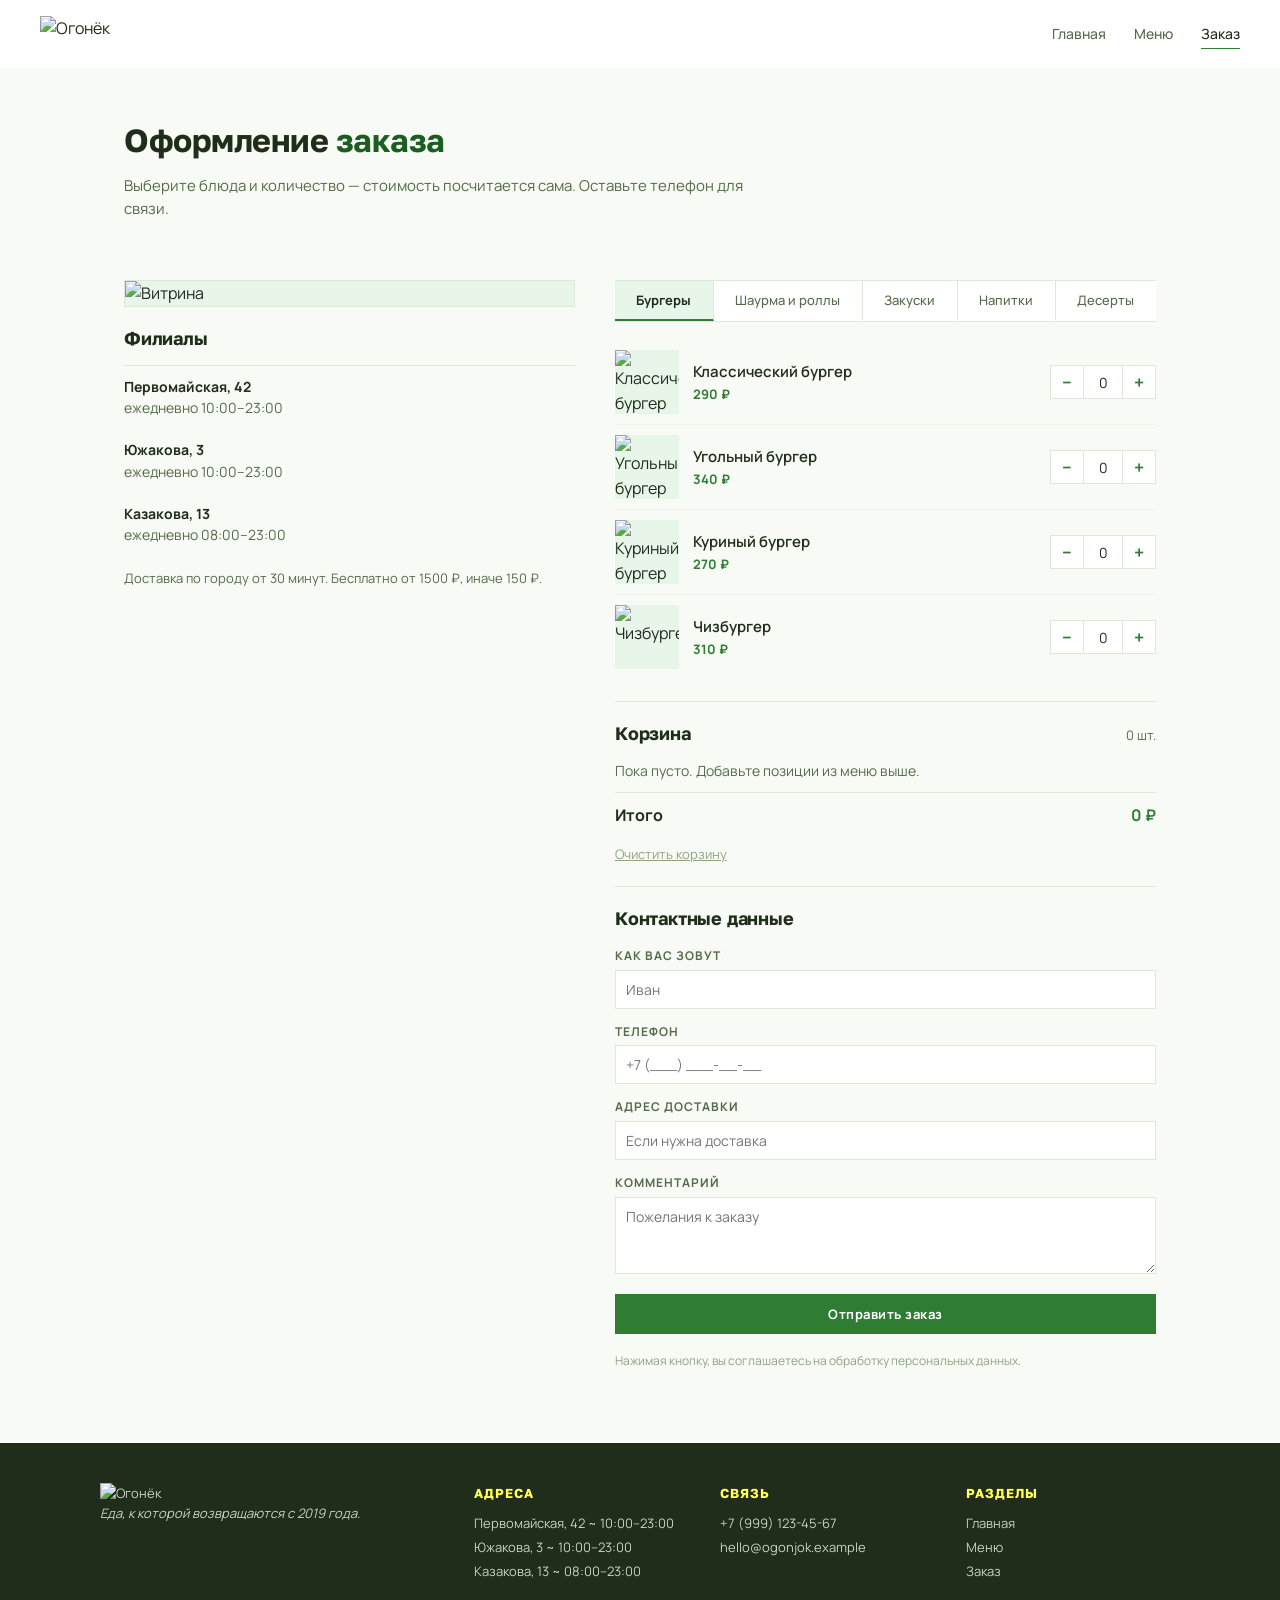
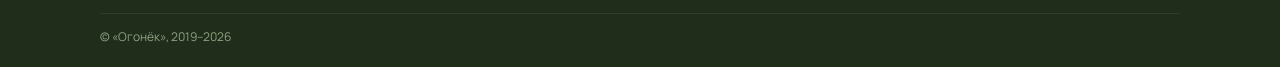
==== contacts.html @ b06011a4 "Add files via upload" ====
<!DOCTYPE html>
<html lang="ru">
<head>
    <meta charset="UTF-8">
    <meta name="viewport" content="width=device-width, initial-scale=1.0">
    <title>Заказ — Огонёк</title>
    <link rel="stylesheet" href="style.css">
</head>
<body>

<header class="site-header">
    <a href="index.html" class="logo" aria-label="Огонёк — на главную">
        <img src="images/logo.png" alt="Огонёк">
    </a>
    <button class="burger" id="burger" aria-label="Меню" aria-expanded="false">
        <span></span><span></span><span></span>
    </button>
    <nav class="main-nav" id="main-nav">
        <a href="index.html">Главная</a>
        <a href="menu.html">Меню</a>
        <a href="contacts.html">Заказ</a>
    </nav>
</header>

<main>
    <section class="page-head">
        <h1>Оформление <span>заказа</span></h1>
        <p>Выберите блюда и количество — стоимость посчитается сама. Оставьте телефон для связи.</p>
    </section>

    <div class="order-layout">
        <div class="order-info">
            <img src="images/storefront.jpg" alt="Витрина" class="order-photo">
            <h3>Филиалы</h3>
            <ul class="addresses">
                <li><strong>Первомайская, 42</strong><br>ежедневно 10:00–23:00</li>
                <li><strong>Южакова, 3</strong><br>ежедневно 10:00–23:00</li>
                <li><strong>Казакова, 13</strong><br>ежедневно 08:00–23:00</li>
            </ul>
            <p class="order-meta">Доставка по городу от 30 минут. Бесплатно от 1500 ₽, иначе 150 ₽.</p>
        </div>

        <div class="order-form-wrap">
            <div id="order-result" class="notice" style="display:none;"></div>

            <nav class="cat-tabs" id="cat-tabs">
                <button type="button" class="cat-tab active" data-cat="burgers">Бургеры</button>
                <button type="button" class="cat-tab" data-cat="shaurma">Шаурма и роллы</button>
                <button type="button" class="cat-tab" data-cat="snacks">Закуски</button>
                <button type="button" class="cat-tab" data-cat="drinks">Напитки</button>
                <button type="button" class="cat-tab" data-cat="desserts">Десерты</button>
            </nav>

            <div class="menu-picker" id="menu-picker"></div>

            <div class="cart-box">
                <div class="cart-head">
                    <h2>Корзина</h2>
                    <span class="cart-count" id="cart-count">0 поз.</span>
                </div>

                <div id="cart-empty" class="cart-empty">Пока пусто. Добавьте позиции из меню выше.</div>
                <div class="cart-items" id="cart-items"></div>

                <div class="cart-total-row">
                    <span>Итого</span>
                    <span id="cart-total">0 ₽</span>
                </div>

                <button type="button" class="btn-link" id="cart-clear">Очистить корзину</button>
            </div>

            <form id="order-form"
                  action="https://api.web3forms.com/submit"
                  method="POST"
                  class="order-form">

                <input type="hidden" name="access_key" value="YOUR_ACCESS_KEY_HERE">
                <input type="hidden" name="subject" value="Новый заказ с сайта «Огонёк»">
                <input type="hidden" name="from_name" value="Огонёк — сайт">
                <input type="hidden" name="order_summary" id="order-summary" value="">
                <input type="checkbox" name="botcheck" style="display:none;">

                <h2>Контактные данные</h2>

                <label class="field">
                    <span>Как вас зовут</span>
                    <input type="text" name="name" required placeholder="Иван">
                </label>

                <label class="field">
                    <span>Телефон</span>
                    <input type="tel" name="phone" required placeholder="+7 (___) ___-__-__">
                </label>

                <label class="field">
                    <span>Адрес доставки</span>
                    <input type="text" name="address" placeholder="Если нужна доставка">
                </label>

                <label class="field">
                    <span>Комментарий</span>
                    <textarea name="comment" rows="3" placeholder="Пожелания к заказу"></textarea>
                </label>

                <button type="submit" class="btn-order" id="order-submit">Отправить заказ</button>
                <p class="auth-alt">Нажимая кнопку, вы соглашаетесь на обработку персональных данных.</p>
            </form>
        </div>
    </div>
</main>

<footer class="site-footer">
    <div class="footer-inner">
        <div>
            <a href="index.html" class="footer-logo"><img src="images/logo.png" alt="Огонёк"></a>
            <p class="footer-tagline">Еда, к которой возвращаются с 2019 года.</p>
        </div>
        <div>
            <h4>Адреса</h4>
            <p>Первомайская, 42 ~ 10:00–23:00</p>
            <p>Южакова, 3 ~ 10:00–23:00</p>
            <p>Казакова, 13 ~ 08:00–23:00</p>
        </div>
        <div>
            <h4>Связь</h4>
            <p><a href="tel:+79991234567">+7 (999) 123-45-67</a></p>
            <p><a href="mailto:hello@ogonjok.example">hello@ogonjok.example</a></p>
        </div>
        <div>
            <h4>Разделы</h4>
            <p><a href="index.html">Главная</a></p>
            <p><a href="menu.html">Меню</a></p>
            <p><a href="contacts.html">Заказ</a></p>
        </div>
    </div>
    <div class="footer-bottom">© «Огонёк», 2019–2026</div>
</footer>

<script src="script.js"></script>
</body>
</html>
---- style.css ----
@import url('https://fonts.googleapis.com/css2?family=Golos+Text:wght@400;500;600;700&family=Manrope:wght@400;500;600;700;800&display=swap');

* { margin: 0; padding: 0; box-sizing: border-box; }

html, body {
    background: #f7faf5;
    color: #1f2d1a;
    font-family: 'Manrope', 'Segoe UI', Arial, sans-serif;
    font-size: 16px;
    line-height: 1.55;
}

html { height: 100%; }

body {
    min-height: 100vh;
    display: flex;
    flex-direction: column;
}

a { color: #1f2d1a; text-decoration: none; }
a:hover { color: #2e7d32; }
img { display: block; max-width: 100%; }

h1, h2, h3, h4 {
    font-family: 'Golos Text', 'Manrope', Arial, sans-serif;
    font-weight: 700;
    letter-spacing: -0.2px;
}

/* ---------- Шапка ---------- */

.site-header {
    flex-shrink: 0;
    display: flex;
    align-items: center;
    justify-content: space-between;
    padding: 16px 40px;
    background: #ffffff;
    position: sticky;
    top: 0;
    z-index: 100;
    gap: 24px;
}

.logo img { height: 36px; width: auto; }

.main-nav {
    display: flex;
    gap: 28px;
    font-size: 14px;
    font-weight: 500;
}
.main-nav a {
    color: #556b4a;
    padding: 4px 0;
    border-bottom: 1px solid transparent;
}
.main-nav a:hover { color: #2e7d32; }
.main-nav a.active {
    color: #1f2d1a;
    border-bottom-color: #2e7d32;
}

.burger {
    display: none;
    background: none;
    border: 1px solid #2e7d32;
    padding: 8px 10px;
    cursor: pointer;
    flex-direction: column;
    gap: 4px;
}
.burger span {
    display: block;
    width: 22px;
    height: 2px;
    background: #2e7d32;
}

.btn-order {
    display: inline-block;
    padding: 10px 20px;
    background: #2e7d32;
    color: #ffffff;
    border: 1px solid #2e7d32;
    font-size: 13px;
    font-weight: 700;
    letter-spacing: 0.5px;
    cursor: pointer;
    text-align: center;
    font-family: inherit;
}
.btn-order:hover {
    background: #1b5e20;
    border-color: #1b5e20;
    color: #ffffff;
    box-shadow: 0 0 15px 1px rgba(255, 255, 255, 0.76);
}
.btn-small { padding: 7px 14px; font-size: 12px; }

main {
    flex: 1 0 auto;
    width: 100%;
    max-width: 1080px;
    margin: 0 auto;
    padding: 0 24px 72px;
}

/* ---------- Hero ---------- */

.hero {
    position: relative;
    width: 100vw;
    margin-left: calc(50% - 50vw);
    height: 70vh;
    min-height: 480px;
    max-height: 720px;
    overflow: hidden;
    display: flex;
    align-items: center;
    justify-content: center;
}

.hero-bg {
    position: absolute;
    inset: 0;
    width: 100%;
    height: 100%;
    object-fit: cover;
    z-index: 0;
}

.hero-overlay {
    position: absolute;
    inset: 0;
    background: rgba(20, 30, 20, 0.55);
    z-index: 1;
}

.hero-content {
    position: relative;
    z-index: 2;
    max-width: 1080px;
    width: 100%;
    padding: 0 24px;
    color: #ffffff;
    text-align: left;
}

.hero-eyebrow {
    font-size: 12px;
    letter-spacing: 3px;
    text-transform: uppercase;
    color: #c8e6c9;
    font-weight: 700;
    margin-bottom: 14px;
}

.hero-content h1 {
    font-family: 'Golos Text', 'Manrope', Arial, sans-serif;
    font-size: 52px;
    line-height: 1.08;
    font-weight: 700;
    letter-spacing: -0.8px;
    color: #ffffff;
    margin-bottom: 16px;
    max-width: 720px;
}
.hero-content h1 span { color: #c8e6c9; }

.hero-lead {
    font-size: 17px;
    line-height: 1.55;
    color: #eaf2e6;
    max-width: 520px;
    margin-bottom: 26px;
}

.btn-hero {
    padding: 14px 28px;
    font-size: 14px;
}

/* ---------- Секции ---------- */

.menu-section {
    padding: 44px 0;
}

.menu-section h2 {
    font-size: 22px;
    margin-bottom: 20px;
    color: #1f2d1a;
}
.menu-section h2 span { color: #1b5e20; }

.cards {
    display: grid;
    grid-template-columns: repeat(3, 1fr);
    gap: 20px;
}

.card {
    position: relative;
    display: flex;
    flex-direction: column;
    border-radius: 20px;
    overflow: hidden;
    box-shadow: 2px 5px 10px rgba(0, 0, 0, 0.12);
    background: #ffffff;
    min-height: 280px;
    color: #ffffff;
}

.card-photo {
    position: absolute;
    inset: 0;
    width: 100%;
    height: 100%;
    background: #e8f5e9;
    overflow: hidden;
    z-index: 0;
}
.card-photo img {
    width: 100%;
    height: 100%;
    object-fit: cover;
}

.card-body {
    position: relative;
    z-index: 1;
    margin-top: auto;
    background: rgba(0, 0, 0, 0.77);
    color: #ffffff;
    padding: 16px 18px 18px;
    display: flex;
    flex-direction: column;
}

.card-body h3 {
    font-size: 18px;
    color: #fffda4;
    margin-bottom: 4px;
    font-weight: 500;
}

.card-body .desc {
    font-size: 14px;
    color: #e0d8cc;
    margin-bottom: 10px;
    flex-grow: 1;
}

.card-body .price {
    font-size: 17px;
    font-weight: 700;
    color: #ffffff;
}

/* ---------- О заведении ---------- */

.about-section {
    display: grid;
    grid-template-columns: 1fr 1fr;
    gap: 40px;
    align-items: start;
    padding: 56px 0;
}

.about-photo img {
    width: 100%;
    height: 320px;
    object-fit: cover;
    background: #e8f5e9;
    border: 1px solid #dfe7d8;
}

.about-text h2 {
    font-size: 22px;
    margin-bottom: 14px;
}
.about-text h2 span { color: #1b5e20; }
.about-text p {
    font-size: 15px;
    color: #556b4a;
    margin-bottom: 10px;
}

.facts {
    margin-top: 18px;
    display: grid;
    grid-template-columns: 1fr 1fr;
    gap: 0;
    border-top: 1px solid #dfe7d8;
}
.fact {
    display: flex;
    gap: 10px;
    align-items: baseline;
    padding: 10px 0;
    font-size: 14px;
    color: #1f2d1a;
}
.fact:nth-child(odd) { padding-right: 16px; border-right: 1px solid #dfe7d8; }
.fact:nth-child(even) { padding-left: 16px; }
.fact span {
    color: #2e7d32;
    font-weight: 700;
    font-size: 12px;
    min-width: 24px;
}

/* ---------- CTA ---------- */

.cta-section { padding: 40px 0 0; }
.cta-inner {
    padding: 32px;
    background: #2e7d32;
    color: #ffffff;
    border: 1px solid #2e7d32;
}
.cta-inner h2 {
    font-size: 22px;
    margin-bottom: 8px;
    color: #ffffff;
}
.cta-inner h2 span { color: #f0f323; }
.cta-inner p {
    font-size: 15px;
    color: #d4e8d0;
    margin-bottom: 16px;
    max-width: 560px;
}
.cta-inner .btn-order {
    background: #ffffff;
    color: #2e7d32;
    border-color: #ffffff;
}
.cta-inner .btn-order:hover {
    background: #c8e6c9;
    border-color: #c8e6c9;
    color: #1f2d1a;
}

/* ---------- Заголовки страниц ---------- */

.page-head {
    padding: 48px 0 28px;
}
.page-head h1 {
    font-size: 32px;
    letter-spacing: -0.5px;
    margin-bottom: 8px;
    color: #1f2d1a;
}
.page-head h1 span { color: #1b5e20; }
.page-head p {
    font-size: 15px;
    color: #556b4a;
    max-width: 620px;
}

/* ---------- Кнопки категорий ---------- */

.menu-tabs {
    display: flex;
    justify-content: center;
    flex-wrap: wrap;
    gap: 16px;
    padding: 16px 20px;
    margin: 0 0 24px;
    position: sticky;
    top: 68px;
    z-index: 90;
}

.menu-tab {
    display: inline-block;
    padding: 10px 30px;
    font-size: 14px;
    font-weight: 600;
    color: #ffffff;
    background: #1b5e20;
    border: 1px solid #1b5e20;
    border-radius: 0;
    text-align: center;
    letter-spacing: 0.3px;
}
.menu-tab:hover {
    background: #c8e6c9;
    border-color: #c8e6c9;
    color: #1f2d1a;
    box-shadow: 0 0 13px 3px rgba(10, 141, 5, 0.432);
}

/* ---------- Страница заказа ---------- */

.order-layout {
    display: grid;
    grid-template-columns: 1fr 1.2fr;
    gap: 40px;
    align-items: start;
    padding: 32px 0 0;
}

.order-photo {
    width: 100%;
    object-fit: cover;
    background: #e8f5e9;
    border: 1px solid #dfe7d8;
    margin-bottom: 18px;
}

.order-info h3 {
    font-size: 18px;
    margin-bottom: 12px;
    color: #1f2d1a;
}

.addresses {
    list-style: none;
    border-top: 1px solid #dfe7d8;
}
.addresses li {
    padding: 10px 0;
    color: #556b4a;
    font-size: 14px;
}
.addresses strong { color: #1f2d1a; }

.order-meta {
    color: #556b4a;
    font-size: 13px;
    margin-top: 12px;
}

/* ---------- Категории-табы и пикер в форме заказа ---------- */

.cat-tabs {
    display: flex;
    flex-wrap: wrap;
    gap: 0;
    border-top: 1px solid #dfe7d8;
    border-bottom: 1px solid #dfe7d8;
    margin-bottom: 18px;
    background: #ffffff;
}

.cat-tab {
    flex: 1 1 auto;
    padding: 10px 16px;
    font-size: 13px;
    color: #556b4a;
    border: none;
    border-right: 1px solid #dfe7d8;
    border-bottom: 2px solid transparent;
    background: #ffffff;
    cursor: pointer;
    font-family: inherit;
    font-weight: 500;
}
.cat-tab:last-child { border-right: none; }
.cat-tab:hover { color: #2e7d32; }
.cat-tab.active {
    color: #1f2d1a;
    border-bottom-color: #2e7d32;
    background: #e8f5e9;
    font-weight: 700;
}

.menu-picker { margin-bottom: 22px; }

.pick-row {
    display: grid;
    grid-template-columns: 64px 1fr auto;
    align-items: center;
    gap: 14px;
    padding: 10px 0;
    border-bottom: 1px solid #eef3ea;
}
.pick-row:last-child { border-bottom: none; }

.pick-row img {
    width: 64px;
    height: 64px;
    object-fit: cover;
    background: #e8f5e9;
}

.pick-name {
    font-size: 15px;
    font-weight: 600;
    color: #1f2d1a;
}
.pick-price {
    font-size: 13px;
    color: #2e7d32;
    font-weight: 700;
}

.pick-controls {
    display: flex;
    align-items: center;
    gap: 0;
    border: 1px solid #dfe7d8;
    background: #ffffff;
}
.qty-minus,
.qty-plus {
    width: 32px;
    height: 32px;
    border: none;
    background: transparent;
    color: #2e7d32;
    font-size: 18px;
    font-weight: 700;
    cursor: pointer;
    font-family: inherit;
}
.qty-minus:hover,
.qty-plus:hover { background: #e8f5e9; }
.qty-value {
    width: 40px;
    text-align: center;
    border: none;
    border-left: 1px solid #dfe7d8;
    border-right: 1px solid #dfe7d8;
    height: 32px;
    font-family: inherit;
    font-size: 14px;
    color: #1f2d1a;
    background: transparent;
    outline: none;
}

/* ---------- Корзина ---------- */

.cart-box {
    margin-top: 20px;
    padding-top: 18px;
    border-top: 1px solid #dfe7d8;
}

.cart-head {
    display: flex;
    align-items: baseline;
    justify-content: space-between;
    gap: 12px;
    margin-bottom: 12px;
}

.cart-head h2 {
    font-size: 18px;
    color: #1f2d1a;
}

.cart-count {
    font-size: 13px;
    color: #556b4a;
}

.cart-empty {
    font-size: 14px;
    color: #556b4a;
    margin-bottom: 10px;
}

.cart-row {
    display: grid;
    grid-template-columns: 1fr 60px 90px;
    gap: 10px;
    padding: 8px 0;
    border-bottom: 1px solid #eef3ea;
    font-size: 14px;
}
.cart-name { color: #1f2d1a; }
.cart-qty { color: #8fa383; text-align: center; }
.cart-sum { color: #2e7d32; font-weight: 700; text-align: right; }

.cart-total-row {
    display: flex;
    justify-content: space-between;
    align-items: baseline;
    padding: 10px 0;
    border-top: 1px solid #dfe7d8;
    margin-top: 8px;
    font-size: 16px;
    font-weight: 700;
    color: #1f2d1a;
}
.cart-total-row span:last-child { color: #2e7d32; }

.btn-link {
    background: none;
    border: none;
    padding: 0;
    margin-top: 8px;
    color: #8fa383;
    font-size: 13px;
    text-decoration: underline;
    cursor: pointer;
    font-family: inherit;
}
.btn-link:hover { color: #1b5e20; }

/* ---------- Форма заказа ---------- */

.order-form {
    display: flex;
    flex-direction: column;
    gap: 14px;
    margin-top: 20px;
    padding-top: 18px;
    border-top: 1px solid #dfe7d8;
}

.order-form h2 {
    font-size: 18px;
    color: #1f2d1a;
}

.field { display: block; }
.field span {
    display: block;
    font-size: 12px;
    font-weight: 700;
    letter-spacing: 1px;
    text-transform: uppercase;
    color: #556b4a;
    margin-bottom: 4px;
}
.field input,
.field textarea {
    width: 100%;
    padding: 9px 10px;
    border: 1px solid #dfe7d8;
    background: #ffffff;
    color: #1f2d1a;
    font-family: inherit;
    font-size: 14px;
    border-radius: 0;
}
.field input:focus,
.field textarea:focus {
    outline: none;
    border-color: #2e7d32;
}

.notice {
    padding: 10px 14px;
    background: #e8f5e9;
    margin-bottom: 14px;
    font-size: 14px;
    color: #1f2d1a;
    border-left: 3px solid #2e7d32;
}
.notice.error { background: #fbeae3; color: #6b1e10; border-left-color: #a3301f; }
.notice.success { background: #e8f5e9; color: #1f2d1a; border-left-color: #2e7d32; }

.auth-alt {
    margin-top: 4px;
    font-size: 12px;
    color: #8fa383;
}

/* ---------- Подвал ---------- */

.site-footer {
    flex-shrink: 0;
    background: #1f2d1a;
    color: #c5d4bd;
    padding: 40px 40px 20px;
}
.footer-inner {
    max-width: 1080px;
    margin: 0 auto;
    display: grid;
    grid-template-columns: 1.6fr 1fr 1fr 1fr;
    gap: 32px;
    font-size: 13px;
}
.footer-logo img { width: 40%; }
.footer-tagline { color: #8fa383; font-style: italic; }
.footer-inner h4 {
    color: #ffff58;
    font-size: 13px;
    letter-spacing: 1px;
    text-transform: uppercase;
    margin-bottom: 10px;
    font-weight: 700;
}
.footer-inner p { margin-bottom: 4px; color: #c5d4bd; }
.footer-inner a { color: #c5d4bd; }
.footer-inner a:hover { color: #c8e6c9; text-decoration: underline; }
.footer-bottom {
    max-width: 1080px;
    margin: 28px auto 0;
    padding-top: 14px;
    border-top: 1px solid #2e3d2a;
    font-size: 12px;
    color: #8fa383;
}

/* =================================================================
   АДАПТИВ: 768px
   ================================================================= */

@media (max-width: 768px) {

    .site-header {
        flex-wrap: wrap;
        gap: 10px;
        padding: 12px 20px;
        align-items: center;
        justify-content: space-between;
    }

    .logo { order: 1; }

    .burger {
        display: flex;
        order: 2;
        margin-left: auto;
    }

    .main-nav {
        order: 3;
        width: 100%;
        display: none;
        flex-direction: column;
        gap: 8px;
        padding: 12px 0 0;
        border-top: 1px solid #eef3ea;
    }
    .main-nav.open { display: flex; }
    .main-nav a { padding: 8px 0; font-size: 14px; }

    .logo img { height: 32px; }

    main { padding: 0 20px 56px; }

    .hero {
        height: 60vh;
        min-height: 400px;
    }
    .hero-content { padding: 0 20px; }
    .hero-content h1 { font-size: 34px; }
    .hero-lead { font-size: 15px; }

    .cards { grid-template-columns: repeat(2, 1fr); }
    .card-photo { height: 180px; }
    .card-body h3 { font-size: 17px; }

    .about-section {
        grid-template-columns: 1fr;
        gap: 24px;
        padding: 40px 0;
    }
    .about-photo img { height: 240px; }

    .menu-tabs {
        justify-content: flex-start;
        top: 106px;
        overflow-x: auto;
        flex-wrap: nowrap;
        -webkit-overflow-scrolling: touch;
        scrollbar-width: thin;
    }
    .menu-tabs::-webkit-scrollbar { display: none; }
    .menu-tab {
        flex: 0 0 auto;
        padding: 10px 14px;
        font-size: 13px;
        white-space: nowrap;
    }

    .page-head { padding: 36px 0 22px; }
    .page-head h1 { font-size: 26px; }

    .order-layout {
        grid-template-columns: 1fr;
        gap: 28px;
    }
    .order-photo { height: 220px; }

    .cat-tab { padding: 9px 10px; font-size: 12px; }
    .pick-row { grid-template-columns: 54px 1fr auto; gap: 10px; }
    .pick-row img { width: 54px; height: 54px; }
    .pick-name { font-size: 14px; }

    .footer-inner {
        grid-template-columns: 1fr 1fr;
        gap: 24px;
        padding: 0 20px;
    }
    .site-footer { padding: 32px 20px 16px; }
    .footer-bottom {
        padding: 14px 20px 0;
        margin-top: 24px;
    }
}

/* =================================================================
   АДАПТИВ: 375px
   ================================================================= */

@media (max-width: 375px) {

    html, body { font-size: 15px; }

    .site-header {
        padding: 10px 14px;
        gap: 8px;
    }
    .logo img { height: 28px; }

    main { padding: 0 14px 40px; }

    .hero {
        height: 55vh;
        min-height: 340px;
    }
    .hero-content { padding: 0 14px; }
    .hero-content h1 { font-size: 24px; line-height: 1.15; margin-bottom: 12px; }
    .hero-eyebrow { font-size: 10px; letter-spacing: 2px; margin-bottom: 10px; }
    .hero-lead { font-size: 14px; margin-bottom: 18px; }
    .btn-hero { width: 100%; text-align: center; }

    .menu-section { padding: 28px 0; }
    .menu-section h2 { font-size: 18px; margin-bottom: 14px; }

    .cards { grid-template-columns: 1fr; gap: 14px; }
    .card-photo { height: 170px; }
    .card-body { padding: 14px 16px 16px; }
    .card-body h3 { font-size: 16px; }
    .card-body .desc { font-size: 13px; }
    .card-body .price { font-size: 15px; }

    .about-section { padding: 28px 0; gap: 18px; }
    .about-photo img { height: 180px; }
    .about-text h2 { font-size: 18px; }
    .about-text p { font-size: 14px; }

    .menu-tabs { top: 92px; }
    .menu-tab {
        padding: 9px 12px;
        font-size: 12px;
    }

    .facts { grid-template-columns: 1fr; }
    .fact:nth-child(odd) { border-right: none; padding-right: 0; }
    .fact:nth-child(even) { padding-left: 0; }

    .cta-section { padding: 24px 0 0; }
    .cta-inner { padding: 20px 16px; }
    .cta-inner h2 { font-size: 18px; }
    .cta-inner p { font-size: 14px; margin-bottom: 14px; }

    .page-head { padding: 24px 0 16px; }
    .page-head h1 { font-size: 22px; }
    .page-head p { font-size: 14px; }

    .order-layout { gap: 20px; padding: 24px 0 0; }
    .order-photo { height: 180px; margin-bottom: 14px; }
    .order-info h3 { font-size: 16px; }

    .cat-tabs { flex-wrap: wrap; }
    .cat-tab {
        flex: 1 1 50%;
        border-bottom: 1px solid #dfe7d8;
        border-right: 1px solid #dfe7d8;
    }
    .cat-tab:nth-child(2n) { border-right: none; }
    .cat-tab.active { border-bottom-color: #2e7d32; }

    .pick-row { grid-template-columns: 48px 1fr; gap: 8px; }
    .pick-row img { width: 48px; height: 48px; }
    .pick-controls {
        grid-column: 1 / -1;
        justify-self: start;
    }
    .pick-name { font-size: 13px; }
    .pick-price { font-size: 12px; }

    .cart-row { grid-template-columns: 1fr 50px 70px; font-size: 13px; }

    .field input, .field textarea { font-size: 14px; }
    .field span { font-size: 11px; }

    .btn-order {
        width: 100%;
        text-align: center;
        padding: 12px 16px;
    }

    .footer-inner {
        grid-template-columns: 1fr;
        gap: 18px;
        padding: 0;
    }
    .site-footer { padding: 24px 14px 12px; }
    .footer-bottom {
        padding: 12px 0 0;
        margin-top: 18px;
        font-size: 11px;
        text-align: left;
    }
}
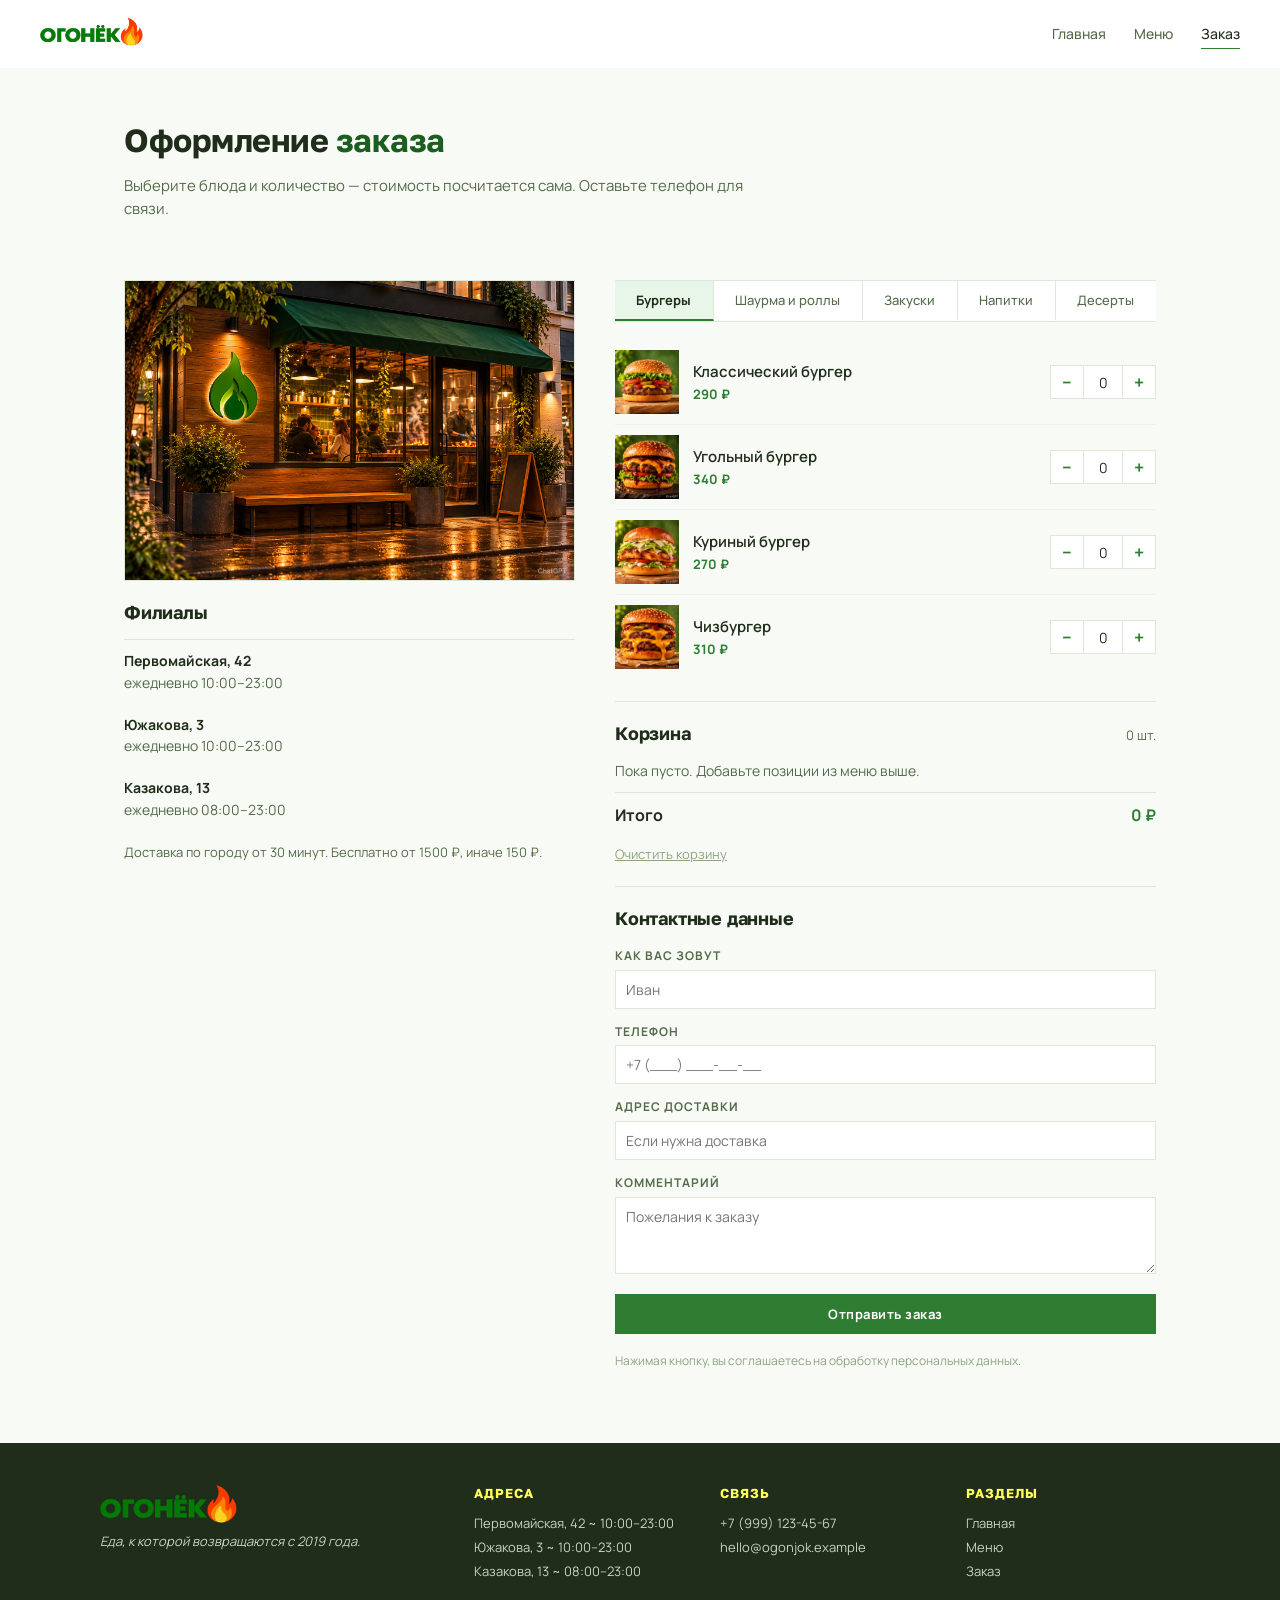
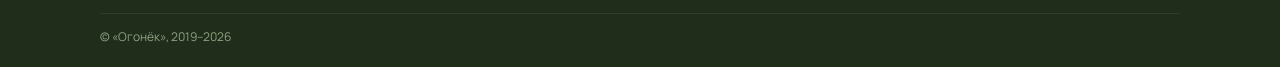
==== commit e7819073: "Update contacts.html" ====
--- a/contacts.html
+++ b/contacts.html
@@ -75,7 +75,7 @@
                   method="POST"
                   class="order-form">
 
-                <input type="hidden" name="access_key" value="YOUR_ACCESS_KEY_HERE">
+                <input type="hidden" name="access_key" value="c8a96537-a43e-41e2-a2fa-de406f54a09a">
                 <input type="hidden" name="subject" value="Новый заказ с сайта «Огонёк»">
                 <input type="hidden" name="from_name" value="Огонёк — сайт">
                 <input type="hidden" name="order_summary" id="order-summary" value="">
@@ -139,4 +139,4 @@
 
 <script src="script.js"></script>
 </body>
-</html>+</html>
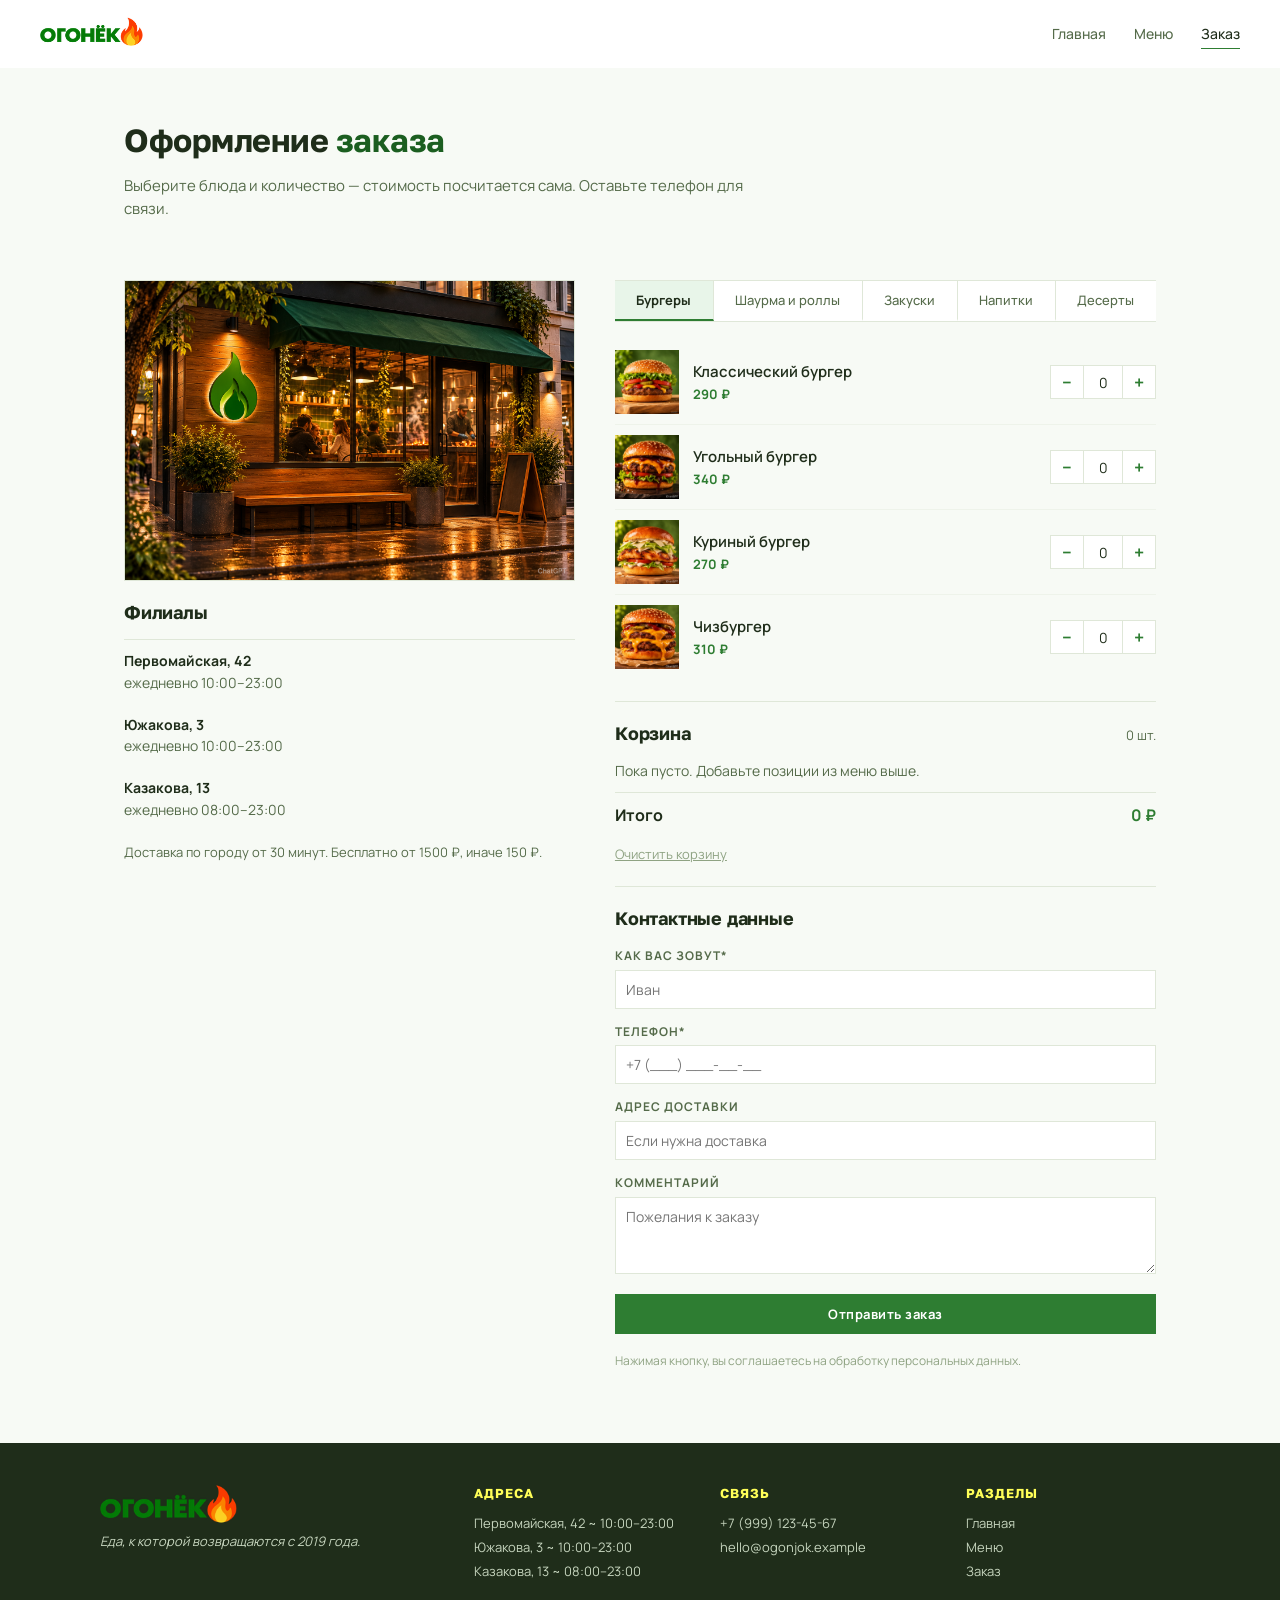
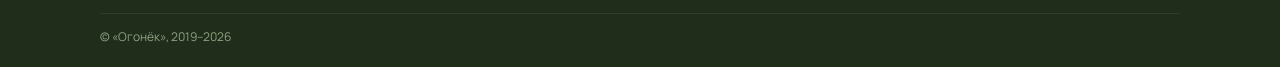
==== commit 34a668b3: "Update contacts.html" ====
--- a/contacts.html
+++ b/contacts.html
@@ -84,12 +84,12 @@
                 <h2>Контактные данные</h2>
 
                 <label class="field">
-                    <span>Как вас зовут</span>
+                    <span>Как вас зовут*</span>
                     <input type="text" name="name" required placeholder="Иван">
                 </label>
 
                 <label class="field">
-                    <span>Телефон</span>
+                    <span>Телефон*</span>
                     <input type="tel" name="phone" required placeholder="+7 (___) ___-__-__">
                 </label>
 
